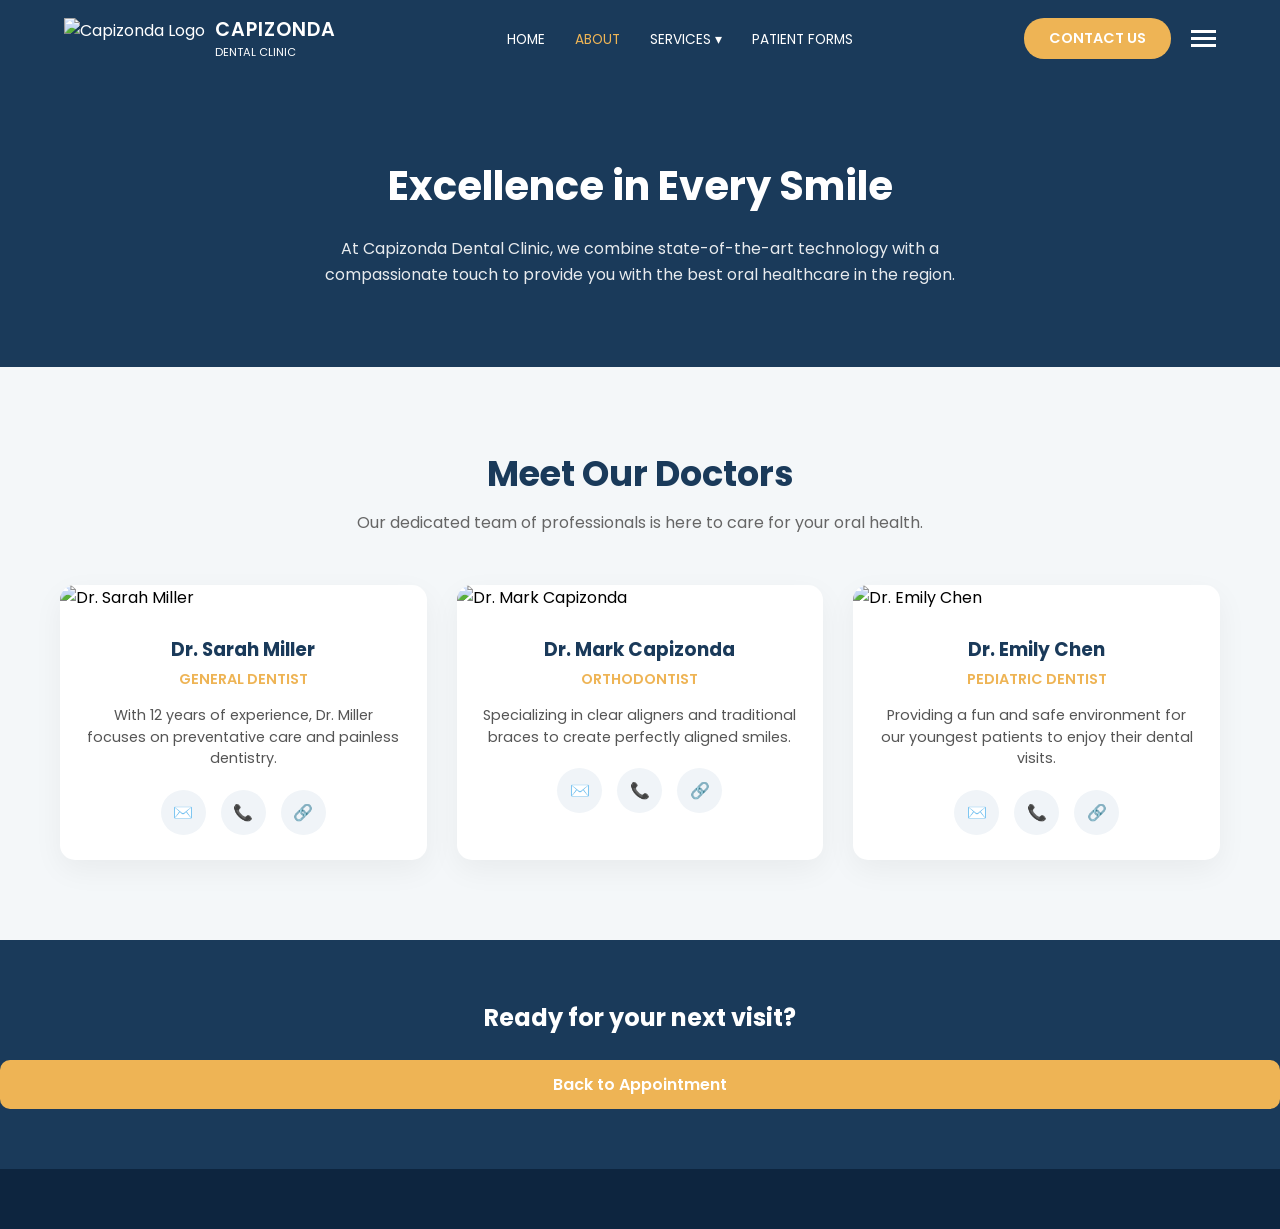
==== CAPSTONE 1/templates/aboutcustomer_side.html @ d28b56c7 "Add files via upload" ====
<!DOCTYPE html>
<html lang="en">
<head>
    <meta charset="UTF-8">
    <meta name="viewport" content="width=device-width, initial-scale=1.0">
    <title>About Us - Capizonda Dental Clinic</title>
    <link rel="stylesheet" href="style.css">
    <link href="https://fonts.googleapis.com/css2?family=Poppins:wght@300;400;600&display=swap" rel="stylesheet">
</head>
<body>

    <header>
        <nav class="navbar">
            <div class="logo-container">
                <img src="/img/logo.png" alt="Capizonda Logo" class="logo-icon">
                <div class="logo-text">
                    <span class="brand-name">CAPIZONDA</span>
                    <span class="brand-sub">DENTAL CLINIC</span>
                </div>
            </div>
            
            <ul class="nav-links">
                <li><a href="index.html">HOME</a></li>
                <li><a href="about.html" class="active">ABOUT</a></li>
                <li><a href="#">SERVICES ▾</a></li>
                <li><a href="/patientForms.html">PATIENT FORMS</a></li>
            </ul>

            <div class="nav-actions">
                <a href="#" class="btn-contact">CONTACT US</a>
                <div class="hamburger">
                    <span></span>
                    <span></span>
                    <span></span>
                </div>
            </div>
        </nav>
    </header>

    <section class="about-hero">
        <div class="container">
            <h1>Excellence in Every Smile</h1>
            <p>At Capizonda Dental Clinic, we combine state-of-the-art technology with a compassionate touch to provide you with the best oral healthcare in the region.</p>
        </div>
    </section>

    <section class="team-section">
        <div class="container">
            <h2 class="section-title">Meet Our Doctors</h2>
            <p class="section-subtitle">Our dedicated team of professionals is here to care for your oral health.</p>
            
            <div class="team-grid">
                
                <div class="doctor-card">
                    <div class="doctor-img">
                        <img src="https://images.unsplash.com/photo-1594824476967-48c8b964273f?auto=format&fit=crop&q=80&w=400&h=500" alt="Dr. Sarah Miller">
                    </div>
                    <div class="doctor-info">
                        <h3>Dr. Sarah Miller</h3>
                        <p class="specialty">General Dentist</p>
                        <p class="bio">With 12 years of experience, Dr. Miller focuses on preventative care and painless dentistry.</p>
                        <div class="doctor-contact">
                            <a href="mailto:sarah@capizonda.com" title="Email Doctor">✉️</a>
                            <a href="tel:+123456789" title="Call Clinic">📞</a>
                            <a href="#" title="LinkedIn Profile">🔗</a>
                        </div>
                    </div>
                </div>

                <div class="doctor-card">
                    <div class="doctor-img">
                        <img src="https://images.unsplash.com/photo-1622253692010-333f2da6031d?q=80&w=400&h=500&auto=format&fit=crop" alt="Dr. Mark Capizonda">
                    </div>
                    <div class="doctor-info">
                        <h3>Dr. Mark Capizonda</h3>
                        <p class="specialty">Orthodontist</p>
                        <p class="bio">Specializing in clear aligners and traditional braces to create perfectly aligned smiles.</p>
                        <div class="doctor-contact">
                            <a href="mailto:mark@capizonda.com" title="Email Doctor">✉️</a>
                            <a href="tel:+123456789" title="Call Clinic">📞</a>
                            <a href="#" title="LinkedIn Profile">🔗</a>
                        </div>
                    </div>
                </div>

                <div class="doctor-card">
                    <div class="doctor-img">
                        <img src="https://images.unsplash.com/photo-1594824476967-48c8b964273f?q=80&w=400&h=500&auto=format&fit=crop" alt="Dr. Emily Chen">
                    </div>
                    <div class="doctor-info">
                        <h3>Dr. Emily Chen</h3>
                        <p class="specialty">Pediatric Dentist</p>
                        <p class="bio">Providing a fun and safe environment for our youngest patients to enjoy their dental visits.</p>
                        <div class="doctor-contact">
                            <a href="mailto:emily@capizonda.com" title="Email Doctor">✉️</a>
                            <a href="tel:+123456789" title="Call Clinic">📞</a>
                            <a href="#" title="LinkedIn Profile">🔗</a>
                        </div>
                    </div>
                </div>

            </div>
        </div>
    </section>

    <section class="about-cta">
        <h3>Ready for your next visit?</h3>
        <a href="index.html" class="btn-appointment">Back to Appointment</a>
    </section>

    <footer class="bottom-bar"></footer>

</body>
</html>
---- CAPSTONE 1/templates/style.css ----
/* INDEX */
* {
    margin: 0;
    padding: 0;
    box-sizing: border-box;
    font-family: 'Poppins', sans-serif;
}

:root {
    --navy: #1a3a5a;
    --gold: #eeb455;
    --white: #ffffff;
}

body {
    background-color: var(--navy);
    overflow-x: hidden;
}

header {
    background-color: var(--navy);
    padding: 15px 5%;
}

.navbar {
    display: flex;
    justify-content: space-between;
    align-items: center;
}

.logo-container {
    display: flex;
    align-items: center;
    color: var(--white);
}

.logo-icon {
    height: 40px;
    margin-right: 10px;
}

.brand-name {
    display: block;
    font-weight: 600;
    letter-spacing: 1px;
    font-size: 1.2rem;
}

.brand-sub {
    font-size: 0.7rem;
    display: block;
}

.nav-links {
    display: flex;
    list-style: none;
}

.nav-links li {
    margin: 0 15px;
}

.nav-links a {
    text-decoration: none;
    color: var(--white);
    font-size: 0.85rem;
    font-weight: 400;
}

.nav-links a.active {
    color: var(--gold);
}

.nav-actions {
    display: flex;
    align-items: center;
    gap: 20px;
}

.btn-contact {
    background-color: var(--gold);
    color: var(--white);
    padding: 10px 25px;
    border-radius: 20px;
    text-decoration: none;
    font-weight: 600;
    font-size: 0.9rem;
}

.hamburger {
    cursor: pointer;
}

.hamburger span {
    display: block;
    width: 25px;
    height: 3px;
    background: var(--white);
    margin: 4px 0;
}


.hero-section {
    position: relative;
    height: 70vh;
    background-image: url('dental-office-bg.jpg');
    background-size: cover;
    background-position: center;
    display: flex;
    align-items: flex-end;
    justify-content: center;
}

.hero-section::before {
    content: "";
    position: absolute;
    top: 0;
    left: 0;
    width: 100%;
    height: 100%;
    background: rgba(255, 255, 255, 0.4); 
}

.hero-content {
    position: relative;
    z-index: 1;
    width: 90%;
    max-width: 1200px;
    display: flex;
    justify-content: space-between;
    align-items: flex-end;
}

.hero-image-wrapper {
    flex: 1;
}

.patient-img {
    height: 450px;
    display: block;
}

.cta-box {
    background: rgba(26, 58, 90, 0.8);
    backdrop-filter: blur(10px);
    padding: 40px;
    border-radius: 20px;
    text-align: center;
    color: var(--white);
    width: 350px;
    margin-bottom: 50px;
    box-shadow: 0 10px 30px rgba(0,0,0,0.3);
}

.cta-box p {
    font-size: 1.2rem;
    margin-bottom: 20px;
}

.cta-icon img {
    width: 40px;
    margin-bottom: 20px;
}

.btn-appointment {
    display: inline-block;
    background-color: var(--gold);
    color: var(--white);
    padding: 12px 25px;
    border-radius: 10px;
    text-decoration: none;
    font-weight: 600;
    width: 100%;
}

.bottom-bar {
    background-color: var(--navy);
    height: 100px;
}

/* ABOUT */
/* Container for alignment */
.container {
    max-width: 1200px;
    margin: 0 auto;
    padding: 0 20px;
}

/* About Hero Header */
.about-hero {
    background-color: var(--navy);
    color: var(--white);
    padding: 80px 0;
    text-align: center;
}

.about-hero h1 {
    font-size: 2.5rem;
    margin-bottom: 20px;
}

.about-hero p {
    max-width: 700px;
    margin: 0 auto;
    opacity: 0.9;
    line-height: 1.6;
}

/* Team Section Styles */
.team-section {
    padding: 80px 0;
    background-color: #f4f7f9;
}

.section-title {
    text-align: center;
    color: var(--navy);
    font-size: 2.2rem;
    margin-bottom: 10px;
}

.section-subtitle {
    text-align: center;
    color: #666;
    margin-bottom: 50px;
}

.team-grid {
    display: grid;
    grid-template-columns: repeat(auto-fit, minmax(300px, 1fr));
    gap: 30px;
}

.doctor-card {
    background: var(--white);
    border-radius: 15px;
    overflow: hidden;
    box-shadow: 0 10px 30px rgba(0,0,0,0.05);
    transition: transform 0.3s ease;
}

.doctor-card:hover {
    transform: translateY(-10px);
}

.doctor-img img {
    width: 100%;
    height: 350px;
    object-fit: cover;
}

.doctor-info {
    padding: 25px;
    text-align: center;
}

.doctor-info h3 {
    color: var(--navy);
    margin-bottom: 5px;
}

.specialty {
    color: var(--gold);
    font-weight: 600;
    font-size: 0.9rem;
    text-transform: uppercase;
    margin-bottom: 15px;
}

.bio {
    font-size: 0.9rem;
    color: #555;
    line-height: 1.5;
    margin-bottom: 20px;
}

.doctor-contact {
    display: flex;
    justify-content: center;
    gap: 15px;
}

.doctor-contact a {
    text-decoration: none;
    background: #f0f4f8;
    width: 45px;
    height: 45px;
    display: flex;
    align-items: center;
    justify-content: center;
    border-radius: 50%;
    transition: 0.3s;
}

.doctor-contact a:hover {
    background: var(--gold);
    color: white;
}

/* Bottom CTA section */
.about-cta {
    background-color: var(--navy);
    padding: 60px 0;
    text-align: center;
    color: white;
}

.about-cta h3 {
    margin-bottom: 25px;
    font-size: 1.5rem;
}

/* Footer Spacer */
.bottom-bar {
    background-color: #0d253f; /* Slightly darker navy */
    height: 60px;
}

/*PATIENT FORMS*/

.chart-page {
    background: #555; /* Dark background like your image */
    display: flex;
    justify-content: center;
    padding: 20px;
}

.chart-container {
    display: flex;
    background: #333;
    border-radius: 20px;
    padding: 20px;
    color: white;
    box-shadow: 0 20px 50px rgba(0,0,0,0.5);
}

/* Palette Styles */
.action-palette {
    width: 120px;
    border-right: 1px solid #555;
    padding-right: 15px;
    text-align: center;
}

.palette-header { font-size: 10px; margin-bottom: 20px; color: #aaa; }

.tool {
    padding: 10px 5px;
    margin-bottom: 10px;
    cursor: pointer;
    border-radius: 8px;
    transition: 0.2s;
    font-size: 11px;
}

.tool:hover { background: #444; }
.tool.active { background: #1a3a5a; border: 1px solid var(--gold); }

/* Tooth Structure */
.teeth-row { display: flex; justify-content: center; gap: 5px; margin: 15px 0; }

.tooth-unit { text-align: center; }

.tooth-circle {
    position: relative;
    width: 35px;
    height: 35px;
    background: white;
    border-radius: 50%;
    border: 2px solid #222;
    overflow: hidden;
}

/* 5 Clickable Sections */
.seg { position: absolute; width: 100%; height: 100%; }
.seg.top { clip-path: polygon(0 0, 100% 0, 50% 50%); }
.seg.bottom { clip-path: polygon(0 100%, 100% 100%, 50% 50%); }
.seg.left { clip-path: polygon(0 0, 0 100%, 50% 50%); }
.seg.right { clip-path: polygon(100% 0, 100% 100%, 50% 50%); }
.seg.center { 
    width: 40%; height: 40%; top: 30%; left: 30%; 
    border: 1px solid #222; background: white; z-index: 2;
}

/* Painting Colors */
.caries { background: #ff4d4d !important; }
.filling { background: #4da6ff !important; }

/* Overlays */
.xtraction-mark {
    position: absolute; top: 0; left: 0; width: 100%; height: 100%;
    color: red; font-size: 35px; line-height: 35px; z-index: 10;
    display: none; pointer-events: none;
}

.crown-mark {
    position: absolute; top: 0; left: 45%; width: 4px; height: 100%;
    background: #4da6ff; z-index: 5; display: none; pointer-events: none;
}

/* Status Boxes */
.status-row { display: flex; justify-content: center; gap: 5px; }
.stat-box {
    width: 35px; height: 25px; border: 1px solid #888;
    background: white; cursor: pointer; color: black;
    display: flex; align-items: center; justify-content: center;
}
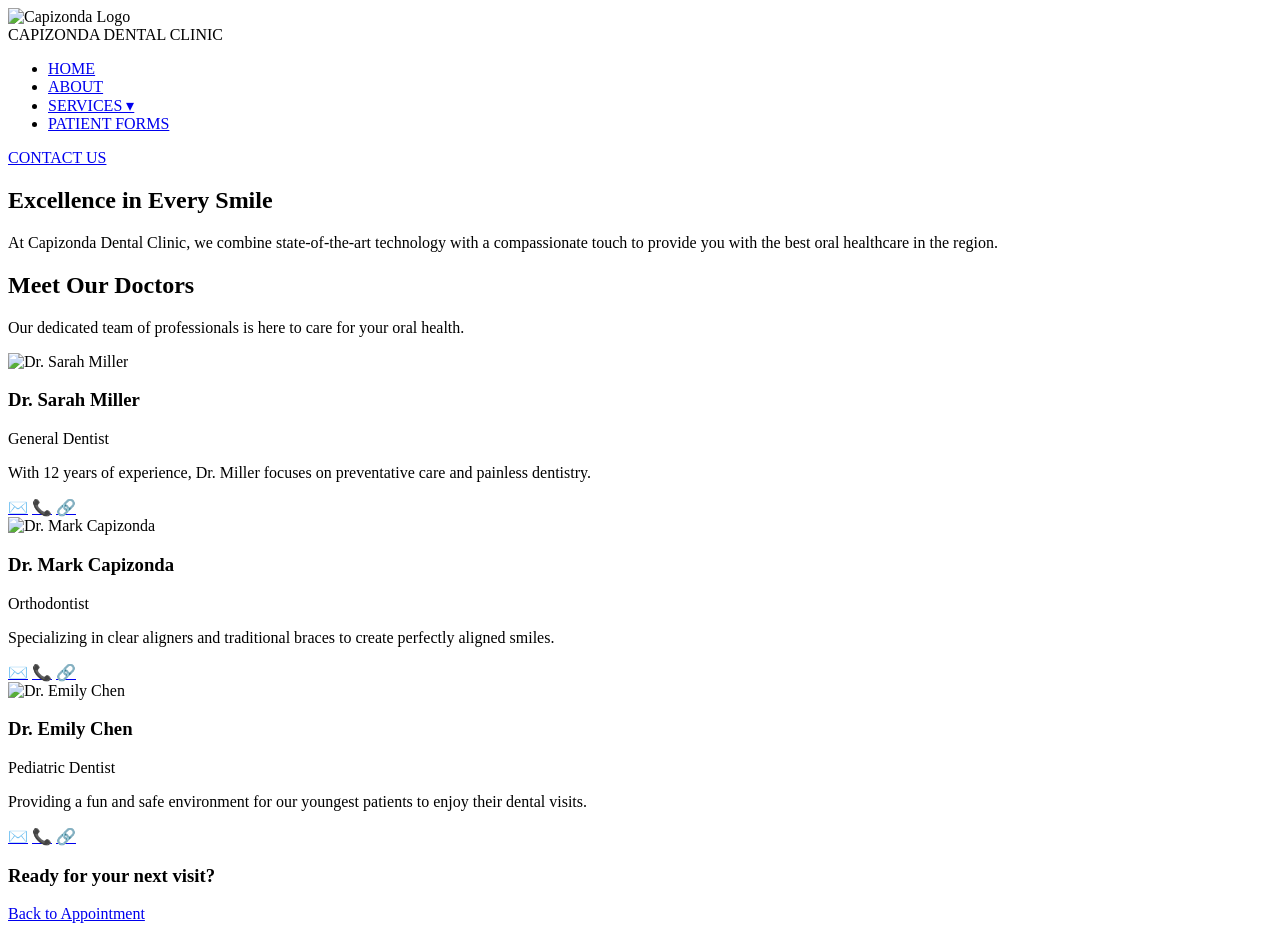
==== commit 824d5b88: "Modal(SignIn&Up) Modal(SignIn&Up)" ====
--- a/CAPSTONE 1/templates/aboutcustomer_side.html
+++ b/CAPSTONE 1/templates/aboutcustomer_side.html
@@ -4,7 +4,7 @@
     <meta charset="UTF-8">
     <meta name="viewport" content="width=device-width, initial-scale=1.0">
     <title>About Us - Capizonda Dental Clinic</title>
-    <link rel="stylesheet" href="style.css">
+    <link rel="stylesheet" href="{{ url_for('static', filename='css/style.css') }}">
     <link href="https://fonts.googleapis.com/css2?family=Poppins:wght@300;400;600&display=swap" rel="stylesheet">
 </head>
 <body>
